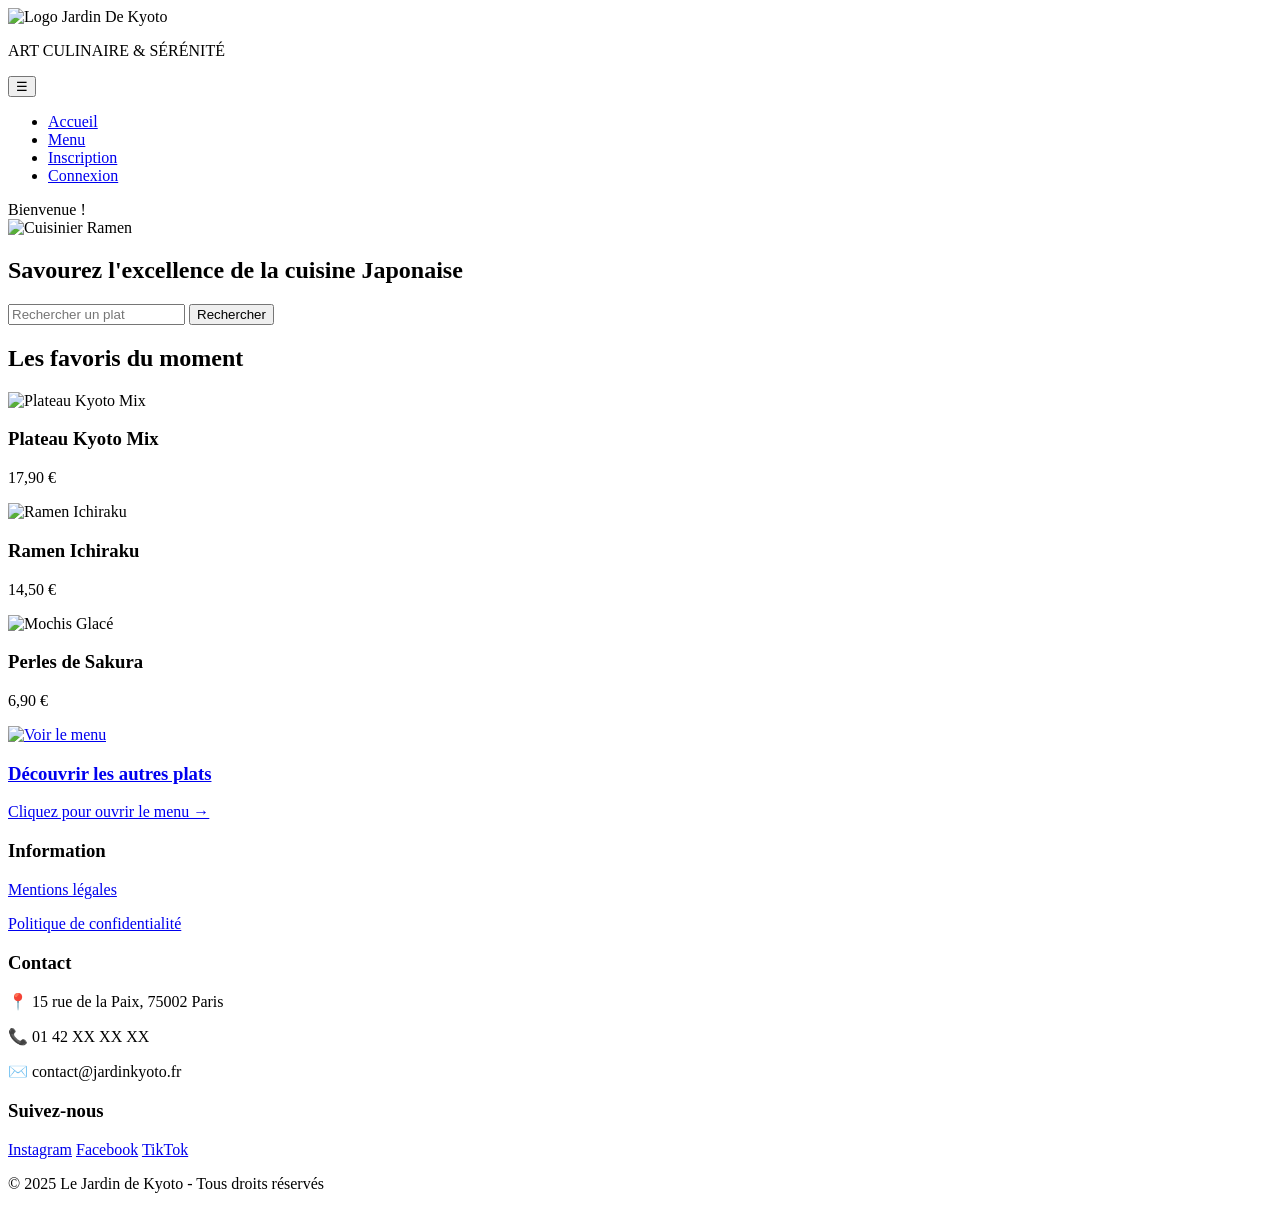
==== html/index.html @ 40c647d9 "Rename pageAccueil.html to index.html" ====
<!DOCTYPE html>
<html lang="fr">
<head>
    <meta charset="UTF-8">
    <meta name="viewport" content="width=device-width, initial-scale=1.0">
    <link rel="stylesheet" href="css/Style.css">
    <title>Le Jardin de Kyoto - Restaurant Japonais</title>
</head>

<body class="page-accueil">

    <!-- HEADER -->
    <header class="entete-principale">
        
        <div class="conteneur-logo">
            <img src="PageDaccueil/LogoJardinDeKyoto2.png" alt="Logo Jardin De Kyoto" class="logo-principal">
            <p class="slogan-header">ART CULINAIRE & SÉRÉNITÉ</p>
        </div>
        
        <div class="section-menu-burger">
        <button class="menu-burger" id="menuBurger">☰</button>
        
        <nav class="navigation">
            <ul class="liste-du-haut">
                <li><a href="PageDaccueil.html">Accueil</a></li>
                <li><a href="Produit.html">Menu</a></li>
                <li><a href="inscription.html">Inscription</a></li>
                <li><a href="connexion.html">Connexion</a></li>
            </ul>
        </nav>
        </div>
        
    </header>

    <!-- MAIN -->
    <main>
        
        <!-- SECTION BIENVENUE -->
        <section class="section-bienvenue">
            
            <!-- Personnage au dessus du cadre -->
            <div class="perso-accueil">
                <div class="bulle-bienvenue">Bienvenue !</div>
                <img src="PageDaccueil/Character_Teuchi.webp" alt="Cuisinier Ramen">
            </div>
            
            <h1>Savourez l'excellence de la cuisine Japonaise</h1>

            <div class="boite-recherche">
                <form action="#" method="get">
                    <input type="text" id="nom_plat" name="barre-recherche" placeholder="Rechercher un plat" class="champ-recherche">
                    <button type="submit" class="bouton-recherche">Rechercher</button>
                </form>
            </div>
            
        </section>

        <!-- SECTION FAVORIS -->
        <section class="section-favoris">
            
            <h2>Les favoris du moment</h2>

          <div class="grille-presentation">

                <article class="produits-favoris">
                    <img src="PageDaccueil/PlateauKyoto2.jpg" alt="Plateau Kyoto Mix">
                    <h3>Plateau Kyoto Mix</h3>
                    <p class="prix-produit">17,90 €</p>
                </article>

                <article class="produits-favoris">
                    <img src="PageDaccueil/RamenIchiraku.jpg" alt="Ramen Ichiraku">
                    <h3>Ramen Ichiraku</h3>
                    <p class="prix-produit">14,50 €</p>
                </article>

                <article class="produits-favoris">
                    <img src="PageDaccueil/MochiSakura.jpg" alt="Mochis Glacé">
                    <h3>Perles de Sakura</h3>
                    <p class="prix-produit">6,90 €</p>
                </article>  

                <article class="produits-favoris carte-menu">
                    <a href="produits.html">
                        <img src="PageDaccueil/LanterneJapon.jpg" alt="Voir le menu">
                        <div class="texte-survol">
                            <h3>Découvrir les autres plats</h3>
                            <p>Cliquez pour ouvrir le menu →</p>
                        </div>
                    </a>
                </article>

            </div>
            
        </section>
        
    </main>

    <!-- FOOTER -->
    <footer class="bas-de-page">
        
        <div class="conteneur-footer">

            <div class="colonne-footer">
                <h3>Information</h3>
                <p><a href="#">Mentions légales</a></p>
                <p><a href="#">Politique de confidentialité</a></p>
            </div>

            <div class="colonne-footer">
                <h3>Contact</h3>
                <p>📍 15 rue de la Paix, 75002 Paris</p>
                <p>📞 01 42 XX XX XX</p>
                <p>✉️ contact@jardinkyoto.fr</p>
            </div>

            <div class="colonne-footer">
                <h3>Suivez-nous</h3>
                <div class="reseaux-sociaux">
                    <a href="#">Instagram</a>
                    <a href="#">Facebook</a>
                    <a href="#">TikTok</a>
                </div>
            </div>

        </div>
        
        <div class="copyright">
            <p>&copy; 2025 Le Jardin de Kyoto - Tous droits réservés</p>
        </div>
        
    </footer>
    
</body>
</html>
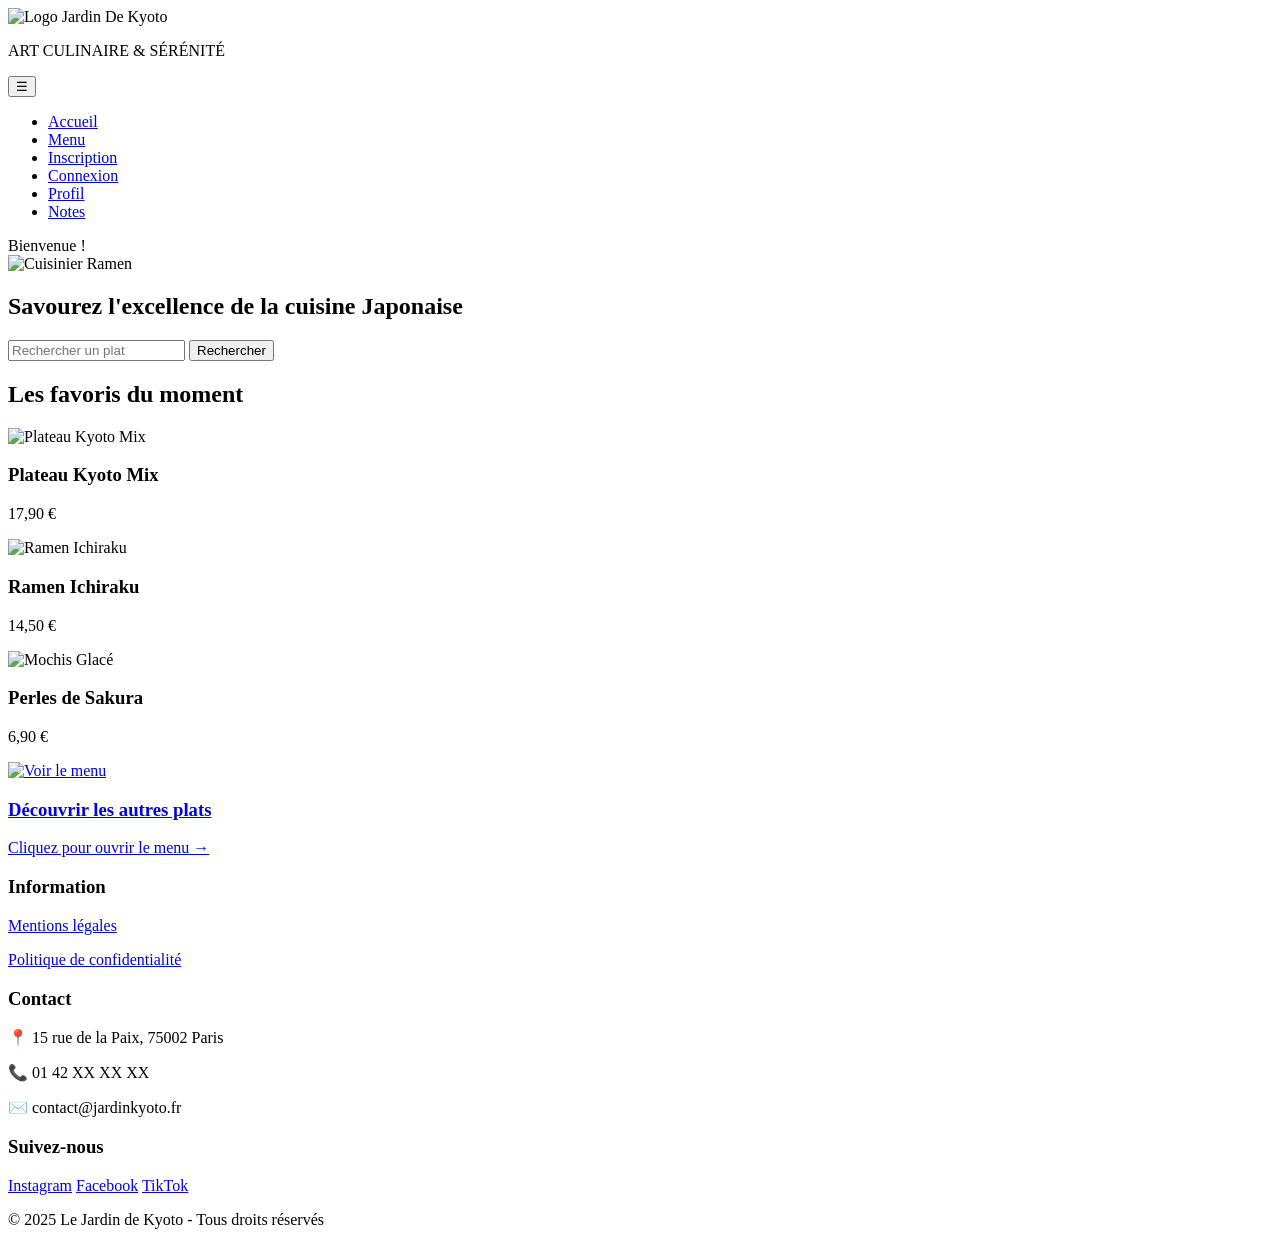
==== commit 67f043a0: "Fix links and accessibility in index.html" ====
--- a/html/index.html
+++ b/html/index.html
@@ -3,7 +3,7 @@
 <head>
     <meta charset="UTF-8">
     <meta name="viewport" content="width=device-width, initial-scale=1.0">
-    <link rel="stylesheet" href="css/Style.css">
+    <link rel="stylesheet" href="CSS/Style.css">
     <title>Le Jardin de Kyoto - Restaurant Japonais</title>
 </head>
 
@@ -18,7 +18,7 @@
         </div>
         
         <div class="section-menu-burger">
-        <button class="menu-burger" id="menuBurger">☰</button>
+        <button class="menu-burger" id="menuBurger" aria-label="Menu">☰</button>
         
         <nav class="navigation">
             <ul class="liste-du-haut">
@@ -26,6 +26,8 @@
                 <li><a href="Produit.html">Menu</a></li>
                 <li><a href="inscription.html">Inscription</a></li>
                 <li><a href="connexion.html">Connexion</a></li>
+                <li><a href="profil.html">Profil</a></li>
+                <li><a href="notation.html">Notes</a></li>
             </ul>
         </nav>
         </div>
@@ -81,7 +83,7 @@
                 </article>  
 
                 <article class="produits-favoris carte-menu">
-                    <a href="produits.html">
+                    <a href="Produit.html">
                         <img src="PageDaccueil/LanterneJapon.jpg" alt="Voir le menu">
                         <div class="texte-survol">
                             <h3>Découvrir les autres plats</h3>
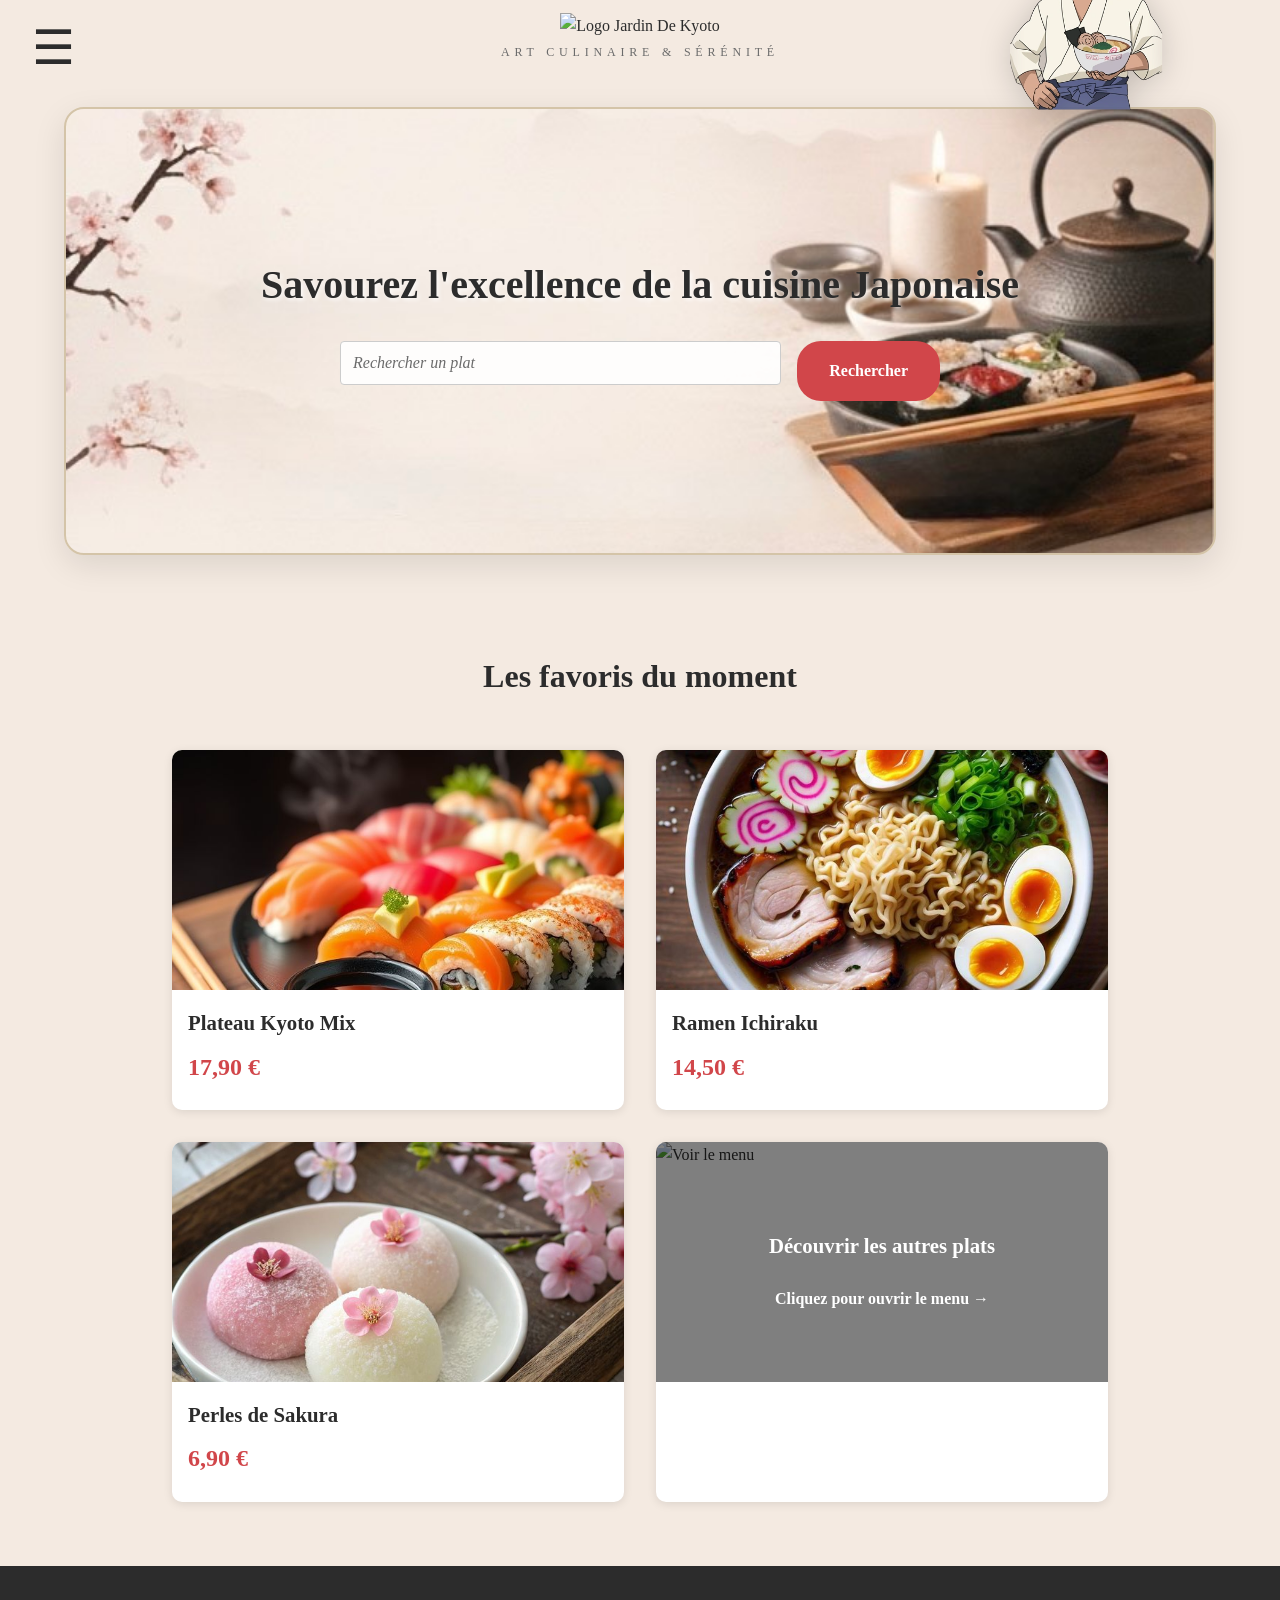
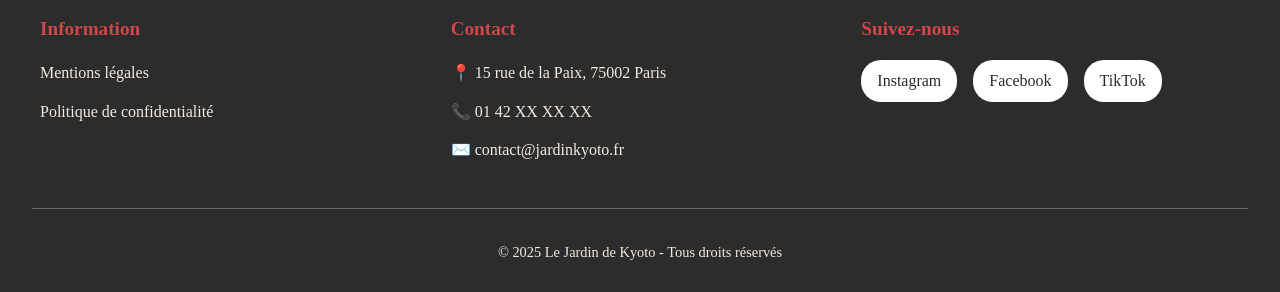
==== commit fe682391: "Add files via upload" ====
--- a/html/index.html
+++ b/html/index.html
@@ -3,54 +3,57 @@
 <head>
     <meta charset="UTF-8">
     <meta name="viewport" content="width=device-width, initial-scale=1.0">
-    <link rel="stylesheet" href="CSS/Style.css">
+    <link rel="stylesheet" href="../css/style.css">
     <title>Le Jardin de Kyoto - Restaurant Japonais</title>
 </head>
 
 <body class="page-accueil">
 
-    <!-- HEADER -->
+    <!-- HEADER
+         .section-menu-burger est positionné en absolu dans le header.
+         Son pseudo-élément ::after (invisible, 25rem de haut) prolonge
+         la zone de hover vers le bas → le menu reste ouvert même
+         quand la souris descend sur le 4ème, 5ème lien, etc. -->
     <header class="entete-principale">
         
         <div class="conteneur-logo">
-            <img src="PageDaccueil/LogoJardinDeKyoto2.png" alt="Logo Jardin De Kyoto" class="logo-principal">
+            <img src="../img/logo.png" alt="Logo Jardin De Kyoto" class="logo-principal">
             <p class="slogan-header">ART CULINAIRE & SÉRÉNITÉ</p>
         </div>
         
         <div class="section-menu-burger">
-        <button class="menu-burger" id="menuBurger" aria-label="Menu">☰</button>
-        
-        <nav class="navigation">
-            <ul class="liste-du-haut">
-                <li><a href="PageDaccueil.html">Accueil</a></li>
-                <li><a href="Produit.html">Menu</a></li>
-                <li><a href="inscription.html">Inscription</a></li>
-                <li><a href="connexion.html">Connexion</a></li>
-                <li><a href="profil.html">Profil</a></li>
-                <li><a href="notation.html">Notes</a></li>
-            </ul>
-        </nav>
+            <button class="menu-burger" aria-label="Menu">☰</button>
+            <nav class="navigation">
+                <ul class="liste-du-haut">
+                    <li><a href="index.html">Accueil</a></li>
+                    <li><a href="produit.html">Menu</a></li>
+                    <li><a href="profil.html">Mon profil</a></li>
+                    <li><a href="connexion.html">Connexion</a></li>
+                    <li><a href="inscriptions.html">Inscription</a></li>
+                    <li><a href="notation.html">Noter ma commande</a></li>
+
+                </ul>
+            </nav>
         </div>
         
     </header>
 
-    <!-- MAIN -->
     <main>
         
         <!-- SECTION BIENVENUE -->
         <section class="section-bienvenue">
             
-            <!-- Personnage au dessus du cadre -->
             <div class="perso-accueil">
                 <div class="bulle-bienvenue">Bienvenue !</div>
-                <img src="PageDaccueil/Character_Teuchi.webp" alt="Cuisinier Ramen">
+                <img src="../img/Character_Teuchi.webp" alt="Cuisinier Ramen">
             </div>
             
             <h1>Savourez l'excellence de la cuisine Japonaise</h1>
 
             <div class="boite-recherche">
                 <form action="#" method="get">
-                    <input type="text" id="nom_plat" name="barre-recherche" placeholder="Rechercher un plat" class="champ-recherche">
+                    <input type="text" id="nom_plat" name="barre-recherche"
+                           placeholder="Rechercher un plat" class="champ-recherche">
                     <button type="submit" class="bouton-recherche">Rechercher</button>
                 </form>
             </div>
@@ -59,32 +62,30 @@
 
         <!-- SECTION FAVORIS -->
         <section class="section-favoris">
-            
             <h2>Les favoris du moment</h2>
-
-          <div class="grille-presentation">
+            <div class="grille-presentation">
 
                 <article class="produits-favoris">
-                    <img src="PageDaccueil/PlateauKyoto2.jpg" alt="Plateau Kyoto Mix">
+                    <img src="../img/PlateauKyoto2.jpg" alt="Plateau Kyoto Mix">
                     <h3>Plateau Kyoto Mix</h3>
                     <p class="prix-produit">17,90 €</p>
                 </article>
 
                 <article class="produits-favoris">
-                    <img src="PageDaccueil/RamenIchiraku.jpg" alt="Ramen Ichiraku">
+                    <img src="../img/RamenIchiraku.jpg" alt="Ramen Ichiraku">
                     <h3>Ramen Ichiraku</h3>
                     <p class="prix-produit">14,50 €</p>
                 </article>
 
                 <article class="produits-favoris">
-                    <img src="PageDaccueil/MochiSakura.jpg" alt="Mochis Glacé">
+                    <img src="../img/MochiSakura.jpg" alt="Mochis Glacé">
                     <h3>Perles de Sakura</h3>
                     <p class="prix-produit">6,90 €</p>
                 </article>  
 
                 <article class="produits-favoris carte-menu">
-                    <a href="Produit.html">
-                        <img src="PageDaccueil/LanterneJapon.jpg" alt="Voir le menu">
+                    <a href="produit.html">
+                        <img src="../img/LanterneJapon.jpg" alt="Voir le menu">
                         <div class="texte-survol">
                             <h3>Découvrir les autres plats</h3>
                             <p>Cliquez pour ouvrir le menu →</p>
@@ -93,29 +94,23 @@
                 </article>
 
             </div>
-            
         </section>
         
     </main>
 
-    <!-- FOOTER -->
     <footer class="bas-de-page">
-        
         <div class="conteneur-footer">
-
             <div class="colonne-footer">
                 <h3>Information</h3>
                 <p><a href="#">Mentions légales</a></p>
                 <p><a href="#">Politique de confidentialité</a></p>
             </div>
-
             <div class="colonne-footer">
                 <h3>Contact</h3>
                 <p>📍 15 rue de la Paix, 75002 Paris</p>
                 <p>📞 01 42 XX XX XX</p>
                 <p>✉️ contact@jardinkyoto.fr</p>
             </div>
-
             <div class="colonne-footer">
                 <h3>Suivez-nous</h3>
                 <div class="reseaux-sociaux">
@@ -124,14 +119,11 @@
                     <a href="#">TikTok</a>
                 </div>
             </div>
-
         </div>
-        
         <div class="copyright">
             <p>&copy; 2025 Le Jardin de Kyoto - Tous droits réservés</p>
         </div>
-        
     </footer>
     
 </body>
-</html>
+</html>
--- a/css/style.css
+++ b/css/style.css
@@ -0,0 +1,912 @@
+/* 1. VARIABLES (Charte graphique) */
+:root {
+    --beige-clair:  #F4EAE1;
+    --beige-fonce:  #D4C4A8;
+    --noir:         #2C2C2C;
+    --rouge:        #D1464A;
+    --gris:         #6B6B6B;
+    --blanc:        #FFFFFF;
+    --radius:       0.5rem;
+}
+
+
+/* 2. RESET */
+*, *::before, *::after {
+    margin: 0;
+    padding: 0;
+    box-sizing: border-box;
+}
+
+
+/* 3. BASE */
+body {
+    font-family: Georgia, serif;
+    background-color: var(--beige-clair);
+    color: var(--noir);
+    display: flex;
+    flex-direction: column;
+    min-height: 100vh;
+    line-height: 1.6;
+}
+
+main { flex: 1; }
+
+a {
+    color: var(--rouge);
+    text-decoration: none;
+    transition: 0.3s;
+}
+a:hover { text-decoration: underline; opacity: 0.8; }
+
+h1, h2 { margin-bottom: 1rem; color: var(--noir); text-align: center; }
+
+
+/* 4. MENU BURGER(connexion, inscriptions,
+      notation, profil, index, produit) */
+
+/* Conteneur ancré en haut à gauche du header */
+.section-menu-burger {
+    position: absolute;
+    top: 1.5rem;
+    left: 2rem;
+    z-index: 1000;
+}
+
+.section-menu-burger::after {
+    content: '';
+    position: absolute;
+    top: 0;
+    left: 0;
+    width: 100%;
+    height: 25rem; /* couvre le bouton + tout le menu déroulant */
+    z-index: -1;   /* derrière les éléments, donc non-cliquable par erreur */
+}
+
+/* Bouton ☰ — pas de position:absolute sur lui */
+.menu-burger {
+    font-size: 3rem;
+    background: none;
+    border: none;
+    cursor: pointer;
+    color: var(--noir);
+    transition: color 0.3s ease;
+    display: block;
+    line-height: 1;
+}
+.menu-burger:hover { color: var(--rouge); }
+
+
+.navigation {
+    visibility: hidden;
+    opacity: 0;
+    transition: opacity 0.3s ease, visibility 0.3s ease;
+    position: absolute;
+    top: 100%;   /* juste sous le bouton ☰ */
+    left: 0;
+    background: var(--blanc);
+    min-width: 11rem;
+    border-radius: 0.5rem;
+    border: 1px solid var(--beige-fonce);
+    box-shadow: 0 0.3rem 1rem rgba(0,0,0,0.1);
+    z-index: 3000;
+    font-family: Georgia, serif;
+}
+
+/* Hover sur le CONTENEUR entier (pas juste le bouton) */
+.section-menu-burger:hover .navigation {
+    visibility: visible;
+    opacity: 1;
+}
+
+.liste-du-haut {
+    list-style: none;
+    padding: 0.5rem 0;
+}
+.liste-du-haut a {
+    text-decoration: none;
+    color: var(--noir);
+    padding: 0.625rem 1.25rem;
+    display: block;
+    transition: color 0.2s;
+}
+.liste-du-haut a:hover {
+    color: var(--rouge);
+    text-decoration: none;
+}
+
+
+/* 5. MENU BURGER (admin, commandes, livraison) */
+#menu-toggle { display: none; }
+
+.burger-left {
+    position: fixed;
+    top: 25px;
+    left: 25px;
+    width: 28px;
+    cursor: pointer;
+    z-index: 1000;
+}
+.burger-left span {
+    display: block;
+    height: 2px;
+    background-color: var(--noir);
+    margin: 6px 0;
+    border-radius: 2px;
+    opacity: 0.85;
+}
+
+.menu-left {
+    position: fixed;
+    top: 0;
+    left: -260px;
+    width: 250px;
+    height: 100vh;
+    background: var(--blanc);
+    padding: 80px 25px;
+    display: flex;
+    flex-direction: column;
+    transition: left 0.3s ease;
+    box-shadow: 5px 0 20px rgba(0,0,0,0.08);
+    z-index: 999;
+    font-family: Georgia, serif;
+}
+.menu-left a {
+    padding: 12px 0;
+    border-bottom: 1px solid var(--beige-fonce);
+    font-size: 15px;
+    color: var(--noir);
+    text-decoration: none;
+    transition: color 0.2s;
+}
+.menu-left a:hover { color: var(--rouge); text-decoration: none; }
+.menu-left hr { margin: 20px 0; border: none; border-top: 1px solid var(--beige-fonce); }
+
+/* Panneau coulisse vers la droite quand cochée */
+#menu-toggle:checked ~ .menu-left { left: 0; }
+
+
+/* 6. HEADER STANDARD (index, produit, connexion, inscriptions,
+      notation, profil) */
+.entete-principale {
+    background-color: var(--beige-clair);
+    padding: 0.8rem 2rem;
+    display: flex;
+    flex-direction: column;
+    align-items: center;
+    justify-content: center;
+    position: relative;
+}
+
+.conteneur-logo { text-align: center; }
+
+/* Logo grand pour l'accueil, plus petit pour les autres */
+.page-accueil .logo-principal  { height: 14rem; width: auto; }
+.page-produits .logo-principal { height: 10rem; width: auto; }
+.logo-principal                { height: 9rem;  width: auto; } /* défaut */
+
+.slogan-header {
+    font-size: 0.75rem;
+    letter-spacing: 0.3rem;
+    color: var(--gris);
+    margin-top: 0.3rem;
+    text-transform: uppercase;
+}
+
+/* Header admin/commandes/livraison */
+.header {
+    display: flex;
+    justify-content: center;
+    align-items: center;
+    padding: 40px 20px 20px;
+    text-align: center;
+    position: relative;
+}
+.admin-header  { padding-top: 60px; }
+.admin-title   { font-size: 42px; font-weight: 600; text-align: center; }
+.admin-subtitle { font-size: 18px; font-weight: 500; color: #666; margin-bottom: 20px; text-align: center; }
+.delivery-header { text-align: center; margin-top: 40px; }
+.delivery-header h1 { font-size: 42px; font-weight: 600; margin: 30px 0 15px; }
+
+
+/* 7. FOND SAKURA  */
+body.admin-page::before,
+body.orders-page::before,
+body.delivery::before {
+    content: "";
+    position: fixed;
+    inset: 0;
+    background: url('../img/sakura.jpg') center / cover no-repeat;
+    opacity: 0.12;
+    filter: blur(2px);
+    z-index: -1;
+    pointer-events: none;
+}
+
+/* body.delivery centré */
+body.delivery { align-items: center; }
+
+
+/* 8. DÉCORATION PAGES FORMULAIRES — body.page-deco
+      Activé sur : connexion.html, inscriptions.html, notation.html */
+
+/* Personnage Teuchi fixé en bas à droite sur les pages formulaires */
+body.page-deco::before {
+    content: '';
+    position: fixed;
+    right: 2%;
+    bottom: 0;
+    width: clamp(12rem, 18vw, 22rem); /* s'adapte à la taille d'écran */
+    aspect-ratio: 2/3;
+    background-image: url('../img/Character_Teuchi.webp');
+    background-size: contain;
+    background-repeat: no-repeat;
+    background-position: bottom right;
+    opacity: 0.9;
+    z-index: 200;
+    pointer-events: none; /* on peut cliquer à travers */
+}
+
+/* Cercle décoratif rouge discret à gauche */
+body.page-deco::after {
+    content: '';
+    position: fixed;
+    left: -5%;
+    top: 20%;
+    width: 20rem;
+    height: 20rem;
+    background: radial-gradient(circle, rgba(209,70,74,0.04) 0%, transparent 70%);
+    border-radius: 50%;
+    z-index: 0;
+    pointer-events: none;
+}
+
+/* Cache Teuchi sous 1200px pour ne pas gêner le contenu */
+@media (max-width: 1200px) {
+    body.page-deco::before { display: none; }
+}
+
+/* 9. PERSONNAGE TEUCHI + BULLE — index, produit */
+
+/* Personnage dépassant en haut à droite de la bannière */
+.page-accueil .perso-accueil {
+    position: absolute;
+    top: -16.5rem;
+    right: 3rem;
+    width: 12.5rem;
+    z-index: 100;
+    display: flex;
+    flex-direction: column;
+    align-items: flex-end;
+}
+.page-accueil .perso-accueil img {
+    width: 80%;
+    height: auto;
+    filter: drop-shadow(0 0.3rem 1rem rgba(0,0,0,0.2));
+}
+
+.page-produits .perso-accueil {
+    position: absolute;
+    top: -10rem;
+    right: 3rem;
+    width: 12.5rem;
+    z-index: 100;
+    display: flex;
+    flex-direction: column;
+    align-items: flex-end;
+}
+.page-produits .perso-accueil img {
+    width: 80%;
+    height: 40vh;
+    filter: drop-shadow(0 0.3rem 1rem rgba(0,0,0,0.2));
+}
+
+/* Bulle de dialogue */
+.bulle-bienvenue {
+    background: var(--blanc);
+    border: 2px solid var(--noir);
+    padding: 0.5rem 0.9rem;
+    border-radius: 1.25rem;
+    font-size: 0.9rem;
+    font-weight: bold;
+    margin-bottom: 0.625rem;
+    box-shadow: 0.125rem 0.125rem 0.3rem rgba(0,0,0,0.1);
+    position: relative;
+}
+/* Pointe triangulaire en bas de la bulle */
+.bulle-bienvenue::after {
+    content: "";
+    position: absolute;
+    bottom: -0.625rem;
+    right: 1.875rem;
+    width: 0; height: 0;
+    border-left: 0.625rem solid transparent;
+    border-right: 0.625rem solid transparent;
+    border-top: 0.625rem solid var(--blanc);
+}
+
+/* BULLE DE DIALOGUE TEUCHI (pages formulaires) */
+.teuchi-bubble {
+    position: fixed;
+    right: calc(clamp(12rem, 18vw, 22rem) + 1.5rem); /* à gauche de Teuchi */
+    bottom: 35%; /* aligné avec le haut du personnage environ */
+    background-color: var(--blanc);
+    border: 0.125rem solid #333;
+    border-radius: 1rem;
+    padding: 1rem 1.5rem;
+    max-width: 14rem;
+    box-shadow: 0 0.25rem 0.375rem rgba(0,0,0,0.1);
+    animation: fadeIn 1s ease-in;
+    z-index: 500;
+}
+
+/* Petite pointe triangulaire à DROITE de la bulle, pointant vers Teuchi */
+.teuchi-bubble::after {
+    content: '';
+    position: absolute;
+    right: -0.9rem;  /* dépasse à droite */
+    top: 50%;
+    transform: translateY(-50%);
+    width: 0; height: 0;
+    border-top: 0.6rem solid transparent;
+    border-bottom: 0.6rem solid transparent;
+    border-left: 0.9rem solid var(--blanc); /* triangle pointant à droite */
+}
+
+/* Bordure de la pointe */
+.teuchi-bubble::before {
+    content: '';
+    position: absolute;
+    right: -1.1rem;
+    top: 50%;
+    transform: translateY(-50%);
+    width: 0; height: 0;
+    border-top: 0.7rem solid transparent;
+    border-bottom: 0.7rem solid transparent;
+    border-left: 1rem solid #333;
+}
+
+.teuchi-bubble p {
+    margin: 0;
+    font-size: 0.9rem;
+    color: #333;
+    font-family: Arial, sans-serif;
+    line-height: 1.4;
+}
+
+/* Cachée en même temps que Teuchi — sinon elle flotterait toute seule */
+@media (max-width: 1200px) {
+    .teuchi-bubble { display: none; }
+}
+
+
+/* 10. SECTION BIENVENUE — index et produit */
+/* Bannière accueil avec fond image */
+.page-accueil .section-bienvenue {
+    position: relative;
+    background-image: url('../img/FondThéFleur1.jpeg');
+    background-size: cover;
+    background-position: center;
+    width: 90%;
+    max-width: 75rem;
+    margin: 2rem auto;
+    border-radius: 1.25rem;
+    overflow: visible;
+    border: 2px solid var(--beige-fonce);
+    box-shadow: 0 0.625rem 2rem rgba(0,0,0,0.1);
+    padding: 4rem 2rem;
+    min-height: 28rem;
+    display: flex;
+    flex-direction: column;
+    justify-content: center;
+    align-items: center;
+}
+.page-accueil .section-bienvenue h1 {
+    font-size: 2.5rem;
+    margin-bottom: 2rem;
+    text-align: center;
+    line-height: 1.2;
+    text-shadow: 0.125rem 0.125rem 0.25rem rgba(255,255,255,0.8);
+}
+
+/* Bannière produits */
+.page-produits .section-bienvenue {
+    position: relative;
+    width: 100%;
+    margin: 1.5rem auto;
+    border-radius: 1.125rem;
+    overflow: visible;
+    border: 2px solid var(--beige-fonce);
+    box-shadow: 0 0.5rem 1.5rem rgba(0,0,0,0.08);
+    padding: 4rem 2rem;
+    min-height: 15rem;
+    display: flex;
+    flex-direction: column;
+    justify-content: center;
+    align-items: center;
+}
+.page-produits .section-bienvenue h1 {
+    font-size: 2.5rem;
+    margin-bottom: 1.8rem;
+    text-align: center;
+}
+
+/* Barre de recherche (commune aux deux) */
+.boite-recherche { max-width: 37.5rem; width: 100%; }
+.boite-recherche form { display: flex; gap: 1rem; flex-wrap: wrap; justify-content: center; }
+.boite-recherche label { display: none; }
+
+.champ-recherche {
+    flex: 1;
+    min-width: 15rem;
+    padding: 1rem;
+    border: 2px solid var(--beige-fonce);
+    border-radius: 1.5rem;
+    font-size: 1rem;
+    font-family: Georgia, serif;
+    background-color: rgba(255,255,255,0.9);
+    margin-bottom: 0;
+}
+.champ-recherche:focus {
+    outline: none;
+    border-color: var(--rouge);
+    background-color: var(--blanc);
+}
+
+.bouton-recherche {
+    padding: 1rem 2rem;
+    background-color: var(--rouge);
+    color: var(--blanc);
+    border: none;
+    border-radius: 1.5rem;
+    cursor: pointer;
+    font-size: 1rem;
+    font-weight: bold;
+    font-family: Georgia, serif;
+    transition: all 0.3s ease;
+}
+.bouton-recherche:hover { background-color: #B01234; transform: translateY(-2px); }
+
+
+/* 10. Page d'accueil */
+.page-accueil .section-favoris {
+    padding: 4rem 2rem;
+    max-width: 62.5rem;
+    margin: 0 auto;
+}
+.page-accueil .section-favoris h2 {
+    text-align: center;
+    font-size: 2rem;
+    margin-bottom: 3rem;
+}
+
+/* Grille 2 colonnes */
+.page-accueil .grille-presentation {
+    display: grid;
+    grid-template-columns: repeat(2, 1fr);
+    gap: 2rem;
+}
+
+.page-accueil .produits-favoris {
+    background-color: var(--blanc);
+    border-radius: 0.625rem;
+    overflow: hidden;
+    box-shadow: 0 0.125rem 0.625rem rgba(0,0,0,0.1);
+    transition: transform 0.3s ease, box-shadow 0.3s ease;
+}
+.page-accueil .produits-favoris:hover {
+    transform: translateY(-8px);
+    box-shadow: 0 0.5rem 1.25rem rgba(0,0,0,0.15);
+}
+.page-accueil .produits-favoris img {
+    width: 100%;
+    height: 15rem;
+    object-fit: cover;
+    display: block;
+}
+.page-accueil .produits-favoris h3 { font-size: 1.3rem; padding: 1rem 1rem 0.5rem; }
+.page-accueil .prix-produit { font-size: 1.5rem; color: var(--rouge); font-weight: bold; padding: 0 1rem 1.5rem; }
+
+/* 4ème carte avec overlay */
+.page-accueil .carte-menu { position: relative; }
+.page-accueil .carte-menu a { text-decoration: none; color: inherit; display: block; position: relative; }
+.page-accueil .texte-survol {
+    position: absolute; inset: 0;
+    background: rgba(0,0,0,0.5);
+    display: flex; flex-direction: column;
+    justify-content: center; align-items: center;
+    color: var(--blanc); padding: 2rem;
+    transition: background 0.3s ease;
+}
+.page-accueil .texte-survol h3 { color: var(--blanc); text-align: center; margin-bottom: 1rem; }
+.page-accueil .texte-survol p  { color: var(--blanc); font-weight: bold; }
+.page-accueil .carte-menu:hover .texte-survol { background: rgba(212,70,74,0.8); }
+
+
+/* 11. Page produits — catégories et cartes */
+
+/* Grille des 4 catégories cliquables */
+.page-produits .conteneur-categories {
+    display: grid;
+    grid-template-columns: repeat(auto-fit, minmax(13.75rem, 1fr));
+    gap: 1.8rem;
+    padding: 0 2rem;
+    max-width: 75rem;
+    margin: 0 auto 3.5rem;
+}
+.page-produits .carte-categorie {
+    position: relative;
+    height: 15rem;
+    border-radius: 0.75rem;
+    overflow: hidden;
+    text-decoration: none;
+    box-shadow: 0 0.25rem 0.75rem rgba(0,0,0,0.12);
+    transition: transform 0.3s ease;
+}
+.page-produits .carte-categorie:hover { transform: translateY(-5px); }
+.page-produits .carte-categorie img {
+    width: 100%; height: 100%; object-fit: cover; transition: transform 0.5s;
+}
+.page-produits .carte-categorie:hover img { transform: scale(1.1); }
+.page-produits .overlay {
+    position: absolute; inset: 0;
+    background: rgba(0,0,0,0.4);
+    display: flex; justify-content: center; align-items: center;
+    color: var(--blanc);
+}
+.page-produits .overlay h3 { margin: 0; text-align: center; }
+
+/* Titre de section avec ligne rouge décorative */
+.page-produits .titre-categorie {
+    text-align: center;
+    font-size: 2rem;
+    margin: 3.5rem 0 2rem;
+    padding-bottom: 0.8rem;
+    position: relative;
+}
+.page-produits .titre-categorie::after {
+    content: '';
+    position: absolute; bottom: 0; left: 50%;
+    transform: translateX(-50%);
+    width: 5rem; height: 3px;
+    background: var(--rouge);
+}
+
+/* Grille des cartes produits */
+.page-produits .grille-produits {
+    display: grid;
+    grid-template-columns: repeat(auto-fit, minmax(17.5rem, 1fr));
+    gap: 2rem;
+    padding: 0 2rem;
+    max-width: 75rem;
+    margin: 0 auto 3.5rem;
+}
+.page-produits .carte-produit {
+    background: var(--blanc);
+    border-radius: 0.75rem;
+    border: 1px solid var(--beige-fonce);
+    overflow: hidden;
+    box-shadow: 0 0.2rem 0.5rem rgba(0,0,0,0.06);
+    display: flex; flex-direction: column;
+    transition: transform 0.3s, box-shadow 0.3s;
+}
+.page-produits .carte-produit:hover {
+    transform: translateY(-5px);
+    box-shadow: 0 0.4rem 1rem rgba(0,0,0,0.1);
+}
+.page-produits .image-conteneur img { width: 100%; height: 12.5rem; object-fit: cover; }
+.page-produits .infos-produit {
+    padding: 1.5rem; flex-grow: 1;
+    display: flex; flex-direction: column;
+}
+.page-produits .entete-carte { display: flex; justify-content: space-between; margin-bottom: 0.8rem; }
+.page-produits .prix { color: var(--rouge); font-weight: bold; font-size: 1.2rem; }
+.page-produits .description { font-size: 0.9rem; color: var(--gris); margin-bottom: 1.2rem; flex-grow: 1; }
+.page-produits .pied-carte { display: flex; justify-content: space-between; align-items: center; }
+.page-produits .badge { font-size: 0.75rem; background: var(--beige-clair); padding: 0.25rem 0.625rem; border-radius: 0.3rem; }
+.page-produits .btn-ajouter {
+    background: var(--rouge); color: var(--blanc); border: none;
+    padding: 0.5rem 1rem; border-radius: 1.125rem;
+    cursor: pointer; font-weight: bold; transition: all 0.3s;
+}
+.page-produits .btn-ajouter:hover { background: #B01234; transform: scale(1.05); }
+
+/* Bandeau Menu Enfant */
+.page-produits .bandeau-enfant {
+    position: relative;
+    background: linear-gradient(135deg, #FFE8E8 0%, #FFF5E5 100%);
+    width: 92%; max-width: 60rem;
+    margin: 3.5rem auto;
+    padding: 2.5rem 2rem;
+    border-radius: 1.5rem;
+    border: 3px dashed var(--rouge);
+    box-shadow: 0 0.5rem 1.5rem rgba(0,0,0,0.08);
+    text-align: center;
+}
+.page-produits .samourai-deco {
+    position: absolute; left: -1.5rem; bottom: 0;
+    height: 70vh; width: auto;
+    mix-blend-mode: multiply;
+}
+.page-produits .contenu-enfant { padding-left: 20%; }
+.page-produits .emoji-samourai { font-size: 3.5rem; display: block; margin-bottom: 0.8rem; }
+.page-produits .bandeau-enfant h2 { color: var(--rouge); font-size: 2rem; margin-bottom: 0.5rem; }
+.page-produits .prix-enfant { font-size: 1.8rem; color: var(--rouge); font-weight: bold; margin-bottom: 0.8rem; }
+.page-produits .desc-enfant { font-size: 1.1rem; color: var(--noir); margin-bottom: 1.5rem; }
+.page-produits .btn-enfant {
+    background: var(--rouge); color: var(--blanc); border: none;
+    padding: 0.75rem 2rem; border-radius: 1.75rem;
+    cursor: pointer; font-size: 1.05rem; font-weight: bold;
+    transition: all 0.3s;
+}
+.page-produits .btn-enfant:hover {
+    background: #B01234; transform: translateY(-3px);
+    box-shadow: 0 0.3rem 1rem rgba(209,70,74,0.3);
+}
+
+
+/* 12. Boutons généraux */
+.bouton-validation {
+    background-color: var(--rouge); color: var(--blanc);
+    padding: 0.875rem 1.5rem; border: none;
+    border-radius: var(--radius); cursor: pointer;
+    font-weight: bold; width: 100%;
+    transition: all 0.3s; font-size: 1rem; font-family: Georgia, serif;
+}
+.bouton-validation:hover {
+    background-color: #A63539; transform: translateY(-0.125rem);
+    box-shadow: 0 0.25rem 0.5rem rgba(0,0,0,0.15);
+}
+
+.btn { padding: 12px 28px; border-radius: 4px; font-weight: bold; display: inline-block; cursor: pointer; transition: all 0.3s ease; }
+.btn.primary { background-color: var(--rouge); color: var(--blanc); border-radius: 30px; }
+.btn.primary:hover { background-color: #A63539; transform: scale(1.05); text-decoration: none; }
+.btn.secondary { border: 2px solid var(--noir); color: var(--noir); }
+
+
+/* 13. Formulaires (connexion, inscription, notation) */
+.boite-formulaire {
+    background: var(--blanc); padding: 2.5rem;
+    border-radius: 0.75rem; max-width: 31.25rem;
+    margin: 2rem auto;
+    box-shadow: 0 0.625rem 1.875rem rgba(0,0,0,0.15);
+    border-top: 0.3125rem solid var(--rouge);
+    animation: slideUp 0.5s ease-out;
+}
+.boite-formulaire h2 {
+    color: var(--rouge); font-size: 1.6rem;
+    margin-bottom: 1.5rem; text-align: center;
+    padding-bottom: 1rem; border-bottom: 0.125rem solid var(--beige-clair);
+}
+
+fieldset { border: 0.125rem solid var(--beige-clair); padding: 1.5rem; margin-bottom: 1.5rem; border-radius: var(--radius); background-color: #fafafa; }
+legend { font-weight: bold; padding: 0 0.8rem; color: var(--rouge); font-size: 1.1rem; }
+
+label { display: block; margin-bottom: 0.5rem; font-size: 0.95rem; font-weight: 500; color: var(--noir); }
+
+input[type="text"], input[type="email"], input[type="password"], input[type="tel"], textarea {
+    width: 100%; padding: 0.75rem; margin-bottom: 1rem;
+    border: 0.0625rem solid #ccc; border-radius: 0.25rem;
+    font-family: Georgia, serif; font-size: 1rem; transition: all 0.3s;
+}
+input::placeholder, textarea::placeholder { color: var(--gris); font-style: italic; }
+input[type="text"]:focus, input[type="email"]:focus,
+input[type="password"]:focus, input[type="tel"]:focus, textarea:focus {
+    outline: none; border-color: var(--rouge);
+    box-shadow: 0 0 0 0.1875rem rgba(209,70,74,0.1); transform: scale(1.01);
+}
+
+.options { margin: 1rem 0; display: flex; align-items: center; gap: 0.5rem; }
+.options input[type="checkbox"] { width: auto; margin: 0; cursor: pointer; }
+.options label { margin: 0; cursor: pointer; font-weight: normal; }
+
+.footer-form { text-align: center; margin-top: 1.5rem; font-size: 0.9rem; color: var(--gris); }
+.footer-form a { color: var(--rouge); font-weight: 500; }
+
+/* Étoiles (notation) */
+.stars { display: flex; flex-direction: column; gap: 0.5rem; margin: 0.5rem 0; }
+.stars input[type="radio"] { width: 1.1rem; height: 1.1rem; margin-right: 0.5rem; cursor: pointer; }
+.stars label {
+    display: flex; align-items: center; cursor: pointer;
+    font-size: 1.08em; gap: 0.75rem; padding: 0.5rem 0.75rem;
+    transition: background-color 0.2s, color 0.2s; font-weight: normal;
+}
+.stars label:hover { color: var(--rouge); }
+
+
+/* 14. Page admin */
+.admin { text-align: center; margin-top: 10px; }
+.admin table { width: 80%; margin: 40px auto; border-collapse: collapse; background: var(--blanc); }
+.admin th, .admin td { padding: 12px; border: 1px solid var(--beige-fonce); text-align: center; }
+.admin th { background-color: var(--beige-clair); }
+
+
+/* 15. Page commandes */
+.orders {
+    display: grid; grid-template-columns: repeat(auto-fit, minmax(280px, 1fr));
+    gap: 30px; padding: 40px 60px; max-width: 1200px; margin: auto;
+}
+.order-card {
+    background-color: var(--blanc); padding: 25px; border-radius: 16px;
+    box-shadow: 0 8px 20px rgba(0,0,0,0.08); transition: all 0.35s ease; cursor: pointer;
+}
+.order-card:hover { transform: translateY(-10px) scale(1.02); box-shadow: 0 15px 35px rgba(0,0,0,0.15); }
+.order-card h3 { margin-bottom: 0.5rem; color: var(--rouge); }
+.order-card p  { color: var(--gris); font-size: 0.9rem; margin-bottom: 0.25rem; }
+
+
+/* 16. Page livraison */
+.delivery-card {
+    background: var(--blanc); padding: 30px 40px; border-radius: 16px;
+    box-shadow: 0 10px 25px rgba(0,0,0,0.1);
+    max-width: 400px; width: 90%; text-align: center; margin: 20px auto;
+    transition: transform 0.2s ease;
+}
+.delivery-card:hover { transform: translateY(-5px); }
+.delivery-card h2 { margin-bottom: 20px; color: var(--rouge); }
+.delivery-card p  { margin: 8px 0; color: #555; }
+
+
+/* 17. Page profil */
+.page-profil .entete-principale { padding: 0.8rem 2rem; }
+.page-profil .logo-principal    { height: 10rem; }
+
+.page-profil .section-hero-profil {
+    background: linear-gradient(135deg, var(--beige-fonce) 0%, var(--beige-clair) 100%);
+    border: 2px solid var(--beige-fonce); border-radius: 1.125rem;
+    width: 92%; max-width: 75rem; margin: 1.5rem auto; padding: 2rem 2.5rem;
+    display: flex; align-items: center; gap: 2rem;
+    box-shadow: 0 0.5rem 1.5rem rgba(0,0,0,0.08);
+}
+.page-profil .avatar-conteneur { display: flex; flex-direction: column; align-items: center; gap: 0.5rem; }
+.page-profil .avatar {
+    width: 5rem; height: 5rem; background-color: var(--blanc); border-radius: 50%;
+    border: 3px solid var(--rouge); display: flex; justify-content: center; align-items: center;
+    font-size: 2.5rem; box-shadow: 0 0.25rem 0.75rem rgba(0,0,0,0.1);
+}
+.page-profil .badge-fidelite { background-color: var(--rouge); color: var(--blanc); padding: 0.2rem 0.75rem; border-radius: 1rem; font-size: 0.75rem; font-weight: bold; white-space: nowrap; }
+.page-profil .hero-infos h1 { font-size: 2rem; margin-bottom: 0.3rem; text-align: left; }
+.page-profil .nom-utilisateur { color: var(--rouge); }
+.page-profil .membre-depuis   { color: var(--gris); font-size: 0.9rem; }
+
+.page-profil .grille-profil { display: grid; grid-template-columns: 1fr 1fr; gap: 1.5rem; width: 92%; max-width: 75rem; margin: 0 auto 3rem; }
+.page-profil .colonne-gauche,
+.page-profil .colonne-droite { display: flex; flex-direction: column; gap: 1.5rem; }
+
+.page-profil .bloc-profil { background: var(--blanc); border-radius: 0.75rem; border: 1px solid var(--beige-fonce); box-shadow: 0 0.2rem 0.5rem rgba(0,0,0,0.06); overflow: hidden; }
+.page-profil .bloc-entete  { background-color: var(--beige-clair); border-bottom: 2px solid var(--beige-fonce); padding: 1rem 1.5rem; }
+.page-profil .bloc-entete h2 { font-size: 1.1rem; color: var(--noir); text-align: left; margin-bottom: 0; }
+
+.page-profil .liste-infos { padding: 0.5rem 0; }
+.page-profil .ligne-info { display: flex; align-items: center; padding: 0.75rem 1.5rem; border-bottom: 1px solid var(--beige-clair); gap: 1rem; transition: background 0.2s; }
+.page-profil .ligne-info:last-child { border-bottom: none; }
+.page-profil .ligne-info:hover { background-color: var(--beige-clair); }
+.page-profil .label-info { font-size: 0.8rem; color: var(--gris); text-transform: uppercase; letter-spacing: 0.05rem; min-width: 9rem; flex-shrink: 0; }
+.page-profil .valeur-info { flex-grow: 1; font-size: 0.95rem; color: var(--noir); }
+.page-profil .btn-crayon  { background: none; border: none; cursor: pointer; font-size: 0.9rem; padding: 0.25rem; border-radius: 0.25rem; opacity: 0.4; transition: opacity 0.2s, transform 0.2s; flex-shrink: 0; }
+.page-profil .btn-crayon:hover { opacity: 1; transform: scale(1.2); }
+
+.page-profil .fidelite-contenu { padding: 1.5rem; display: flex; gap: 1.5rem; align-items: flex-start; }
+.page-profil .points-cercle {
+    background: linear-gradient(135deg, var(--rouge) 0%, #B01234 100%);
+    color: var(--blanc); border-radius: 50%; width: 6rem; height: 6rem;
+    display: flex; flex-direction: column; justify-content: center; align-items: center;
+    flex-shrink: 0; box-shadow: 0 0.25rem 0.75rem rgba(209,70,74,0.4);
+}
+.page-profil .points-nombre { font-size: 1.8rem; font-weight: bold; line-height: 1; }
+.page-profil .points-label  { font-size: 0.7rem; text-transform: uppercase; letter-spacing: 0.05rem; }
+.page-profil .fidelite-details { flex-grow: 1; }
+.page-profil .fidelite-statut { font-size: 0.95rem; margin-bottom: 0.3rem; }
+.page-profil .fidelite-info   { font-size: 0.85rem; color: var(--gris); margin-bottom: 0.75rem; }
+.page-profil .barre-progression-conteneur { margin-bottom: 1rem; }
+.page-profil .barre-progression { background-color: var(--beige-fonce); border-radius: 1rem; height: 0.5rem; overflow: hidden; margin-bottom: 0.25rem; }
+.page-profil .barre-remplie    { background: linear-gradient(90deg, var(--rouge), #B01234); height: 100%; border-radius: 1rem; transition: width 0.5s ease; }
+.page-profil .progression-texte { font-size: 0.75rem; color: var(--gris); }
+.page-profil .avantages-titre   { font-size: 0.85rem; font-weight: bold; margin-bottom: 0.4rem; }
+.page-profil .liste-avantages   { list-style: none; display: flex; flex-direction: column; gap: 0.25rem; }
+.page-profil .liste-avantages li { font-size: 0.82rem; color: var(--gris); }
+.page-profil .liste-avantages li:nth-child(4) { opacity: 0.5; }
+
+.page-profil .liste-commandes { padding: 0.5rem 0; }
+.page-profil .commande-item { padding: 1rem 1.5rem; border-bottom: 1px solid var(--beige-clair); transition: background 0.2s; }
+.page-profil .commande-item:last-child { border-bottom: none; }
+.page-profil .commande-item:hover { background-color: var(--beige-clair); }
+.page-profil .commande-entete { display: flex; justify-content: space-between; align-items: center; margin-bottom: 0.4rem; }
+.page-profil .commande-date   { font-size: 0.85rem; font-weight: bold; }
+.page-profil .commande-detail { font-size: 0.85rem; color: var(--gris); margin-bottom: 0.5rem; line-height: 1.4; }
+.page-profil .commande-statut { font-size: 0.75rem; padding: 0.2rem 0.6rem; border-radius: 1rem; font-weight: bold; }
+.page-profil .statut-livre    { background-color: #E8F5E9; color: #2E7D32; }
+.page-profil .statut-en-cours { background-color: #FFF3E0; color: #E65100; }
+.page-profil .commande-pied   { display: flex; justify-content: space-between; align-items: center; }
+.page-profil .commande-total  { font-size: 0.9rem; font-weight: bold; }
+.page-profil .commande-points { font-size: 0.8rem; color: var(--rouge); font-weight: bold; background-color: #FFE8E8; padding: 0.15rem 0.5rem; border-radius: 1rem; }
+
+.page-profil .popup-overlay { display: none; position: fixed; inset: 0; background: rgba(0,0,0,0.5); z-index: 9999; justify-content: center; align-items: center; }
+.page-profil .popup { background: var(--blanc); border-radius: 1rem; padding: 2rem; max-width: 22rem; text-align: center; border: 2px solid var(--beige-fonce); box-shadow: 0 1rem 2rem rgba(0,0,0,0.2); }
+.page-profil .popup p { font-size: 1rem; margin-bottom: 1.2rem; line-height: 1.6; }
+.page-profil .popup-fermer { background: var(--rouge); color: var(--blanc); border: none; padding: 0.6rem 1.8rem; border-radius: 1.5rem; cursor: pointer; font-size: 0.95rem; font-weight: bold; transition: background 0.3s; }
+.page-profil .popup-fermer:hover { background: #B01234; }
+
+
+/* 18. Footer(commun à toutes les pages) */
+footer, .bas-de-page {
+    background-color: var(--noir);
+    color: var(--beige-clair);
+    padding: 3rem 2rem 1rem;
+    margin-top: auto;
+    width: 100%;
+}
+footer p, .bas-de-page p { margin-bottom: 0.8rem; }
+footer a, .bas-de-page a { color: var(--beige-clair); text-decoration: none; }
+footer a:hover, .bas-de-page a:hover { color: var(--rouge); }
+
+.conteneur-footer { max-width: 75rem; margin: 0 auto; display: grid; grid-template-columns: repeat(3, 1fr); gap: 2rem; }
+.colonne-footer h3 { color: var(--rouge); margin-bottom: 1rem; font-size: 1.2rem; }
+.colonne-footer p  { margin-bottom: 0.8rem; }
+.colonne-footer a  { color: var(--beige-clair); text-decoration: none; }
+.colonne-footer a:hover { color: var(--rouge); }
+
+.reseaux-sociaux { display: flex; gap: 1rem; margin-top: 1rem; flex-wrap: wrap; }
+.reseaux-sociaux a { display: inline-block; padding: 0.5rem 1rem; background-color: var(--blanc); color: var(--noir); border-radius: 1.25rem; transition: all 0.3s ease; text-decoration: none; }
+.reseaux-sociaux a:hover { background-color: var(--rouge); color: var(--blanc); transform: scale(1.05); }
+
+.copyright { text-align: center; padding-top: 2rem; margin-top: 2rem; border-top: 1px solid var(--gris); font-size: 0.9rem; }
+
+
+/* 19. Animations */
+@keyframes slideUp {
+    from { opacity: 0; transform: translateY(1.875rem); }
+    to   { opacity: 1; transform: translateY(0); }
+}
+@keyframes fadeIn {
+    from { opacity: 0; transform: translateY(0.625rem); }
+    to   { opacity: 1; transform: translateY(0); }
+}
+
+
+/* 20. Responsive */
+
+/* Tablette */
+@media (max-width: 56rem) {
+    .page-accueil .grille-presentation,
+    .page-produits .grille-produits,
+    .page-produits .conteneur-categories,
+    .conteneur-footer { grid-template-columns: 1fr; }
+
+    .page-accueil .perso-accueil  { width: 9rem; right: 1.25rem; top: -6rem; }
+    .page-produits .perso-accueil { width: 9rem; top: -10rem; }
+
+    .page-profil .grille-profil { grid-template-columns: 1fr; }
+    .page-profil .fidelite-contenu { flex-direction: column; align-items: center; }
+}
+
+/* Mobile */
+@media (max-width: 37.5rem) {
+    .page-accueil .logo-principal  { height: 8.75rem; }
+    .page-produits .logo-principal { height: 7.5rem; }
+
+    .page-accueil .section-bienvenue { margin: 1rem auto; }
+    .page-accueil .section-bienvenue h1,
+    .page-produits .section-bienvenue h1 { font-size: 1.8rem; }
+
+    .page-accueil .boite-recherche form,
+    .page-produits .boite-recherche form { flex-direction: column; }
+
+    .page-accueil .perso-accueil,
+    .page-produits .perso-accueil  { display: none; }
+
+    .page-produits .samourai-deco { display: none; }
+    .page-produits .contenu-enfant { padding-left: 0; }
+
+    .orders { padding: 20px; }
+    .delivery-card { padding: 20px; }
+
+    .page-profil .logo-principal { height: 7.5rem; }
+    .page-profil .section-hero-profil { flex-direction: column; text-align: center; }
+    .page-profil .hero-infos h1 { font-size: 1.5rem; text-align: center; }
+    .page-profil .label-info { min-width: 6rem; font-size: 0.72rem; }
+
+    footer, .bas-de-page { padding: 1.5rem 1rem; }
+}
+}
+
+
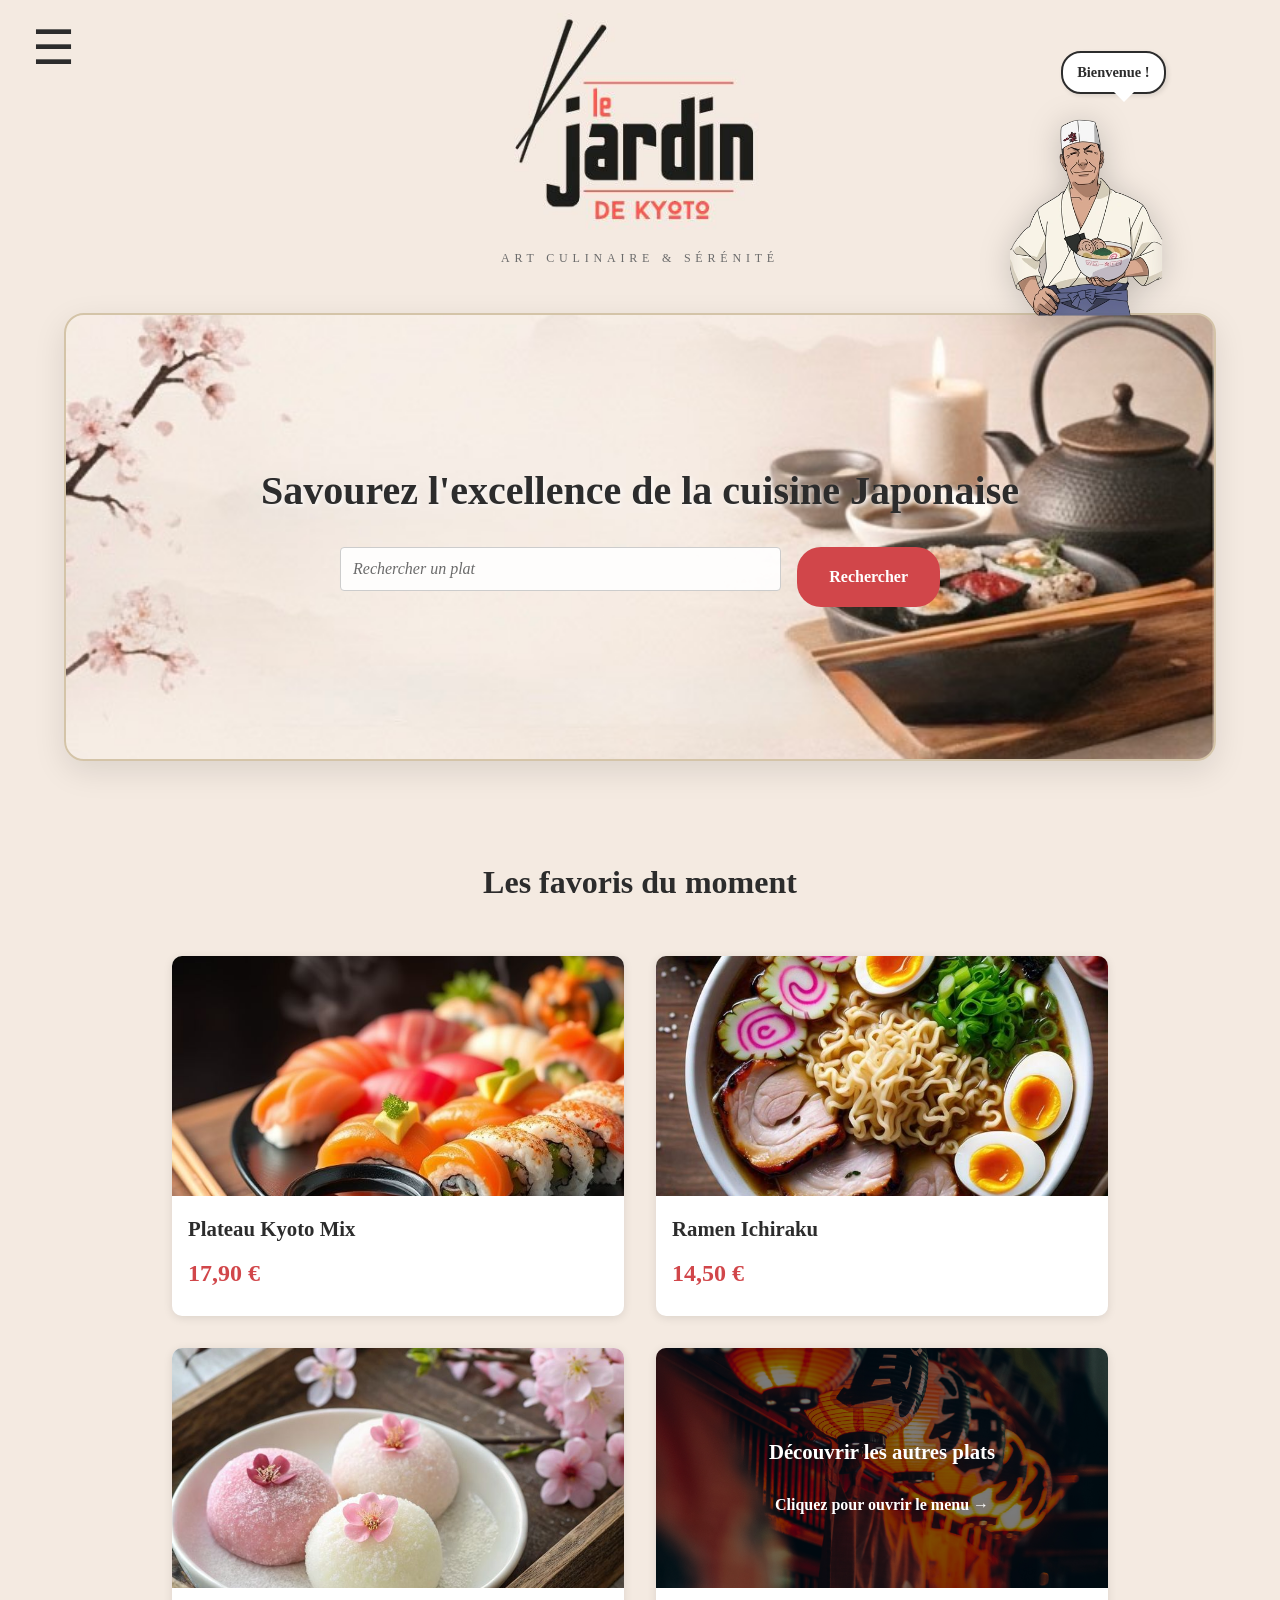
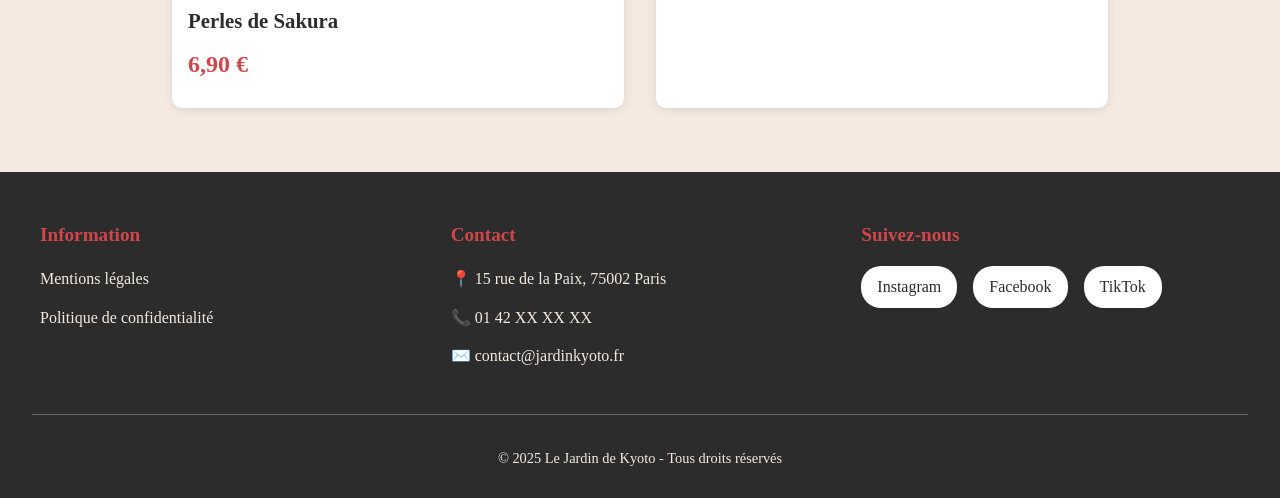
==== commit bfdc3d8f: "Update index.html" ====
--- a/html/index.html
+++ b/html/index.html
@@ -9,11 +9,6 @@
 
 <body class="page-accueil">
 
-    <!-- HEADER
-         .section-menu-burger est positionné en absolu dans le header.
-         Son pseudo-élément ::after (invisible, 25rem de haut) prolonge
-         la zone de hover vers le bas → le menu reste ouvert même
-         quand la souris descend sur le 4ème, 5ème lien, etc. -->
     <header class="entete-principale">
         
         <div class="conteneur-logo">
@@ -126,4 +121,4 @@
     </footer>
     
 </body>
-</html>+</html>
